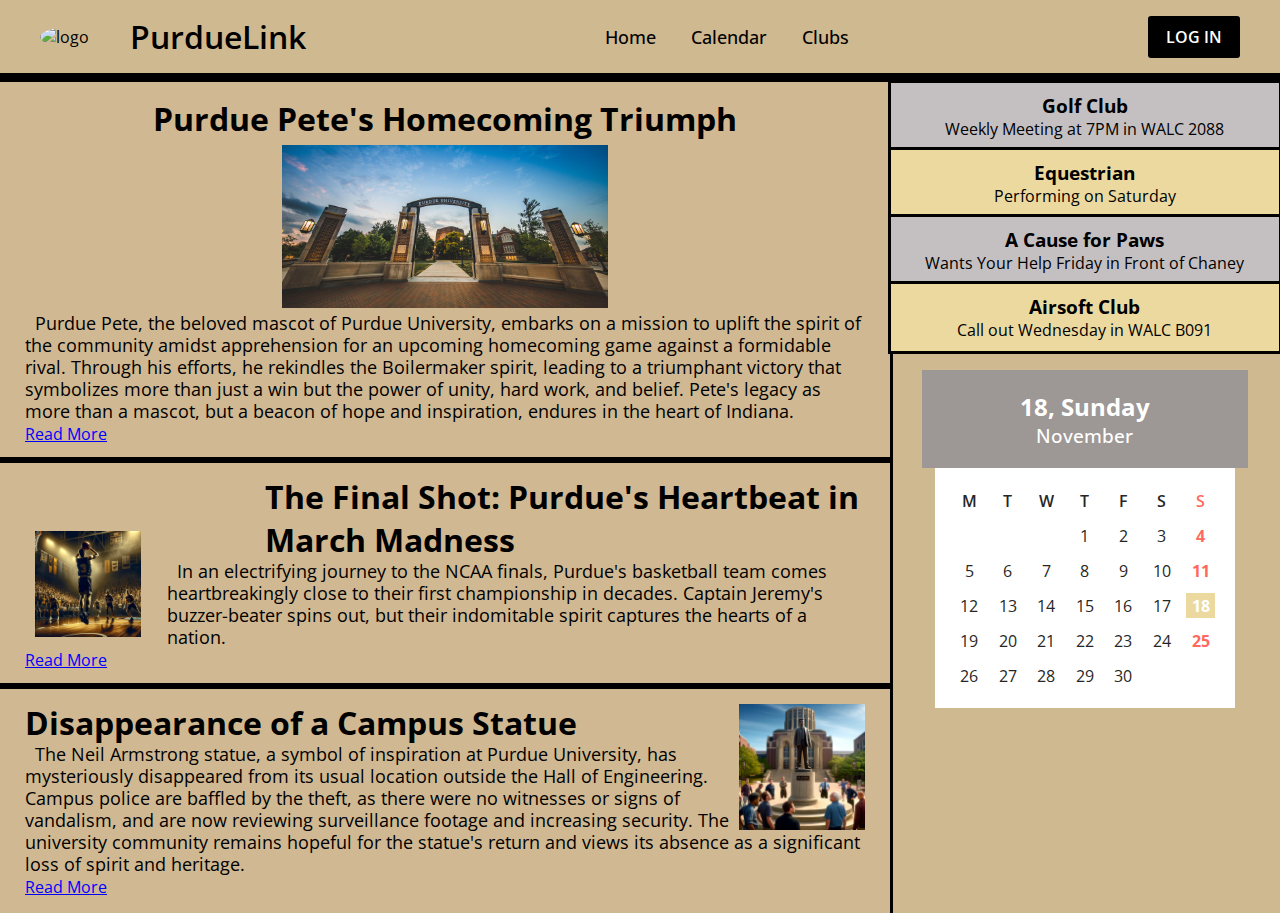
==== index.html @ 873c171e "Add files via upload" ====
<!DOCTYPE html>
<html lang="en">
<head>
    <meta charset="UTF-8">
    <meta name="viewport" content="width=device-width, initial-scale=1.0">
    <title>Project</title>
    <link rel="stylesheet" href="https://fonts.googleapis.com/css2?family=Material+Symbols+Rounded:opsz,wght,FILL,GRAD@48,400,0,0">
    <link rel="stylesheet" href="css/style.css">
    <script src="script.js" defer></script>
</head>
<body>
    <header>
        <nav class="navbar">
            <span class="hamburger-btn material-symbols-rounded">menu</span>
            <a href="index.html" class="logo">
                <img src="images/PurdueLogo.png" alt="logo">
                <h2>PurdueLink</h2>
            </a>
            <ul class="links">
                <span class="close-btn material-symbols-rounded">close</span>
                <li><a href="index.html">Home</a></li>
                <li><a href="calendar.html">Calendar</a></li>
                <li><a href="clubs1.html">Clubs</a></li>
            </ul>
            <button class="login-btn">LOG IN</button>
  
        </nav>
    </header>

    <div class="blur-bg-overlay"></div>
    <div class="navbar-bar"></div>
    <div class="form-popup">
        <span class="close-btn material-symbols-rounded">close</span>
        <div class="form-box login">
            <div class="form-details">
                <h2>Welcome Back</h2>
                <p>Please log in using your personal information to stay connected with us.</p>
            </div>
            <div class="form-content">
                <h2>LOGIN</h2>
                <form action="#">
                    <div class="input-field">
                        <input type="text" required>
                        <label>Email</label>
                    </div>
                    <div class="input-field">
                        <input type="password" required>
                        <label>Password</label>
                    </div>
                    <a href="#" class="forgot-pass-link">Forgot password?</a>
                    <button type="submit">Log In</button>
                </form>
                <div class="bottom-link">
                    Don't have an account?
                    <a href="#" id="signup-link">Signup</a>
                </div>
            </div>
        </div>
        <div class="form-box signup">
            <div class="form-details">
                <h2>Create Account</h2>
                <p>To become a part of our community, please sign up using your personal information.</p>
            </div>
            <div class="form-content">
                <h2>SIGNUP</h2>
                <form action="#">
                    <div class="input-field">
                        <input type="text" required>
                        <label>Enter your email</label>
                    </div>
                    <div class="input-field">
                        <input type="password" required>
                        <label>Create password</label>
                    </div>
                    <div class="policy-text">
                        <input type="checkbox" id="policy">
                        <label for="policy">
                            I agree the
                            <a href="#" class="option">Terms & Conditions</a>
                        </label>
                    </div>
                    <button type="submit">Sign Up</button>
                </form>
                <div class="bottom-link">
                    Already have an account? 
                    <a href="#" id="login-link">Login</a>
                </div>
            </div>
        </div>

    </div>
    <div class="sides">
        <div class="left">
            <div class="news">
            <div class="article1">
                <h1 class ="news-title">Purdue Pete's Homecoming Triumph</h1>
                <img class = "article1-img" src = "Images/WideScreenPhoto.jpeg" alt="Purdue Pete"> 
                <a class = "news-stuff">Purdue Pete, the beloved mascot of Purdue University, embarks on a mission to uplift the spirit of the community amidst apprehension for an upcoming homecoming game against a formidable rival. Through his efforts, he rekindles the Boilermaker spirit, leading to a triumphant victory that symbolizes more than just a win but the power of unity, hard work, and belief. Pete's legacy as more than a mascot, but a beacon of hope and inspiration, endures in the heart of Indiana.</a>
                <br>
                <a href = "Article1.html" class = "read-more-link"> Read More</a>
                
            </div>

            <div class="article2">
                <h1 class ="news-title2">The Final Shot: Purdue's Heartbeat in March Madness</h1>
                <img class = "article2-img" src = "Images/article2photo.webp" alt="Purdue Pete"> 
                <a class = "news2-stuff">
                    In an electrifying journey to the NCAA finals, Purdue's basketball team comes heartbreakingly close to their first championship in decades. Captain Jeremy's buzzer-beater spins out, but their indomitable spirit captures the hearts of a nation.</a>
                <br>
                <a href = "Article2.html" class = "read-more-link2"> Read More</a>
            </div>

            <div class="article3">
                <h1 class ="news-title3">Disappearance of a Campus Statue</h1>
                <img class = "article3-img" src = "Images/article3photo.webp" alt="Purdue Pete"> 
                <a class = "news3-stuff">The Neil Armstrong statue, a symbol of inspiration at Purdue University, has mysteriously disappeared from its usual location outside the Hall of Engineering. Campus police are baffled by the theft, as there were no witnesses or signs of vandalism, and are now reviewing surveillance footage and increasing security. The university community remains hopeful for the statue's return and views its absence as a significant loss of spirit and heritage.</a>
                <br>
                <a href = "Article3.html" class = "read-more-link3"> Read More</a>
            </div>  
            </div>
        </div>
        <div class="right">
            
            <div class="club-stuff">
                <div class="club1">
                    <div class="club-title"><h3>Golf Club</h3></div>
                        <div class="club-info">Weekly Meeting at 7PM in WALC 2088</div>
                </div>
                <div class="club2">
                    <div class="club-title"><h3>Equestrian</h3></div>
                        <div class="club-info">Performing on Saturday</div>
                </div>
                <div class="club3">                    
                    <div class="club-title"><h3>A Cause for Paws</h2></div>
                        <div class="club-info">Wants Your Help Friday in Front of Chaney</div>
                    </div>
                <div class="club4">
                    <div class="club-title"><h3>Airsoft Club</h3></div>
                        <div class="club-info">Call out Wednesday in WALC B091</div>
                </div>
            </div>
        
        
            <div class="calendar__bigstuff">
                <h2>18, Sunday</h2>
                <h3>November</h3>
              </div>
            <div class="calendar">
                <div class="calendar__date">
                  <div class="calendar__day">M</div>
                  <div class="calendar__day">T</div>
                  <div class="calendar__day">W</div>
                  <div class="calendar__day">T</div>
                  <div class="calendar__day">F</div>
                  <div class="calendar__day">S</div>
                  <div class="calendar__day">S</div>
                  <div class="calendar__number"></div>
                  <div class="calendar__number"></div>
                  <div class="calendar__number"></div>
                  <div class="calendar__number">1</div>
                  <div class="calendar__number">2</div>
                  <div class="calendar__number">3</div>
                  <div class="calendar__number">4</div>
                  <div class="calendar__number">5</div>
                  <div class="calendar__number">6</div>
                  <div class="calendar__number">7</div>
                  <div class="calendar__number">8</div>
                  <div class="calendar__number">9</div>
                  <div class="calendar__number">10</div>
                  <div class="calendar__number">11</div>
                  <div class="calendar__number">12</div>
                  <div class="calendar__number">13</div>
                  <div class="calendar__number">14</div>
                  <div class="calendar__number">15</div>
                  <div class="calendar__number">16</div>
                  <div class="calendar__number">17</div>
                  <div class="calendar__number calendar__number--current">18</div>
                  <div class="calendar__number">19</div>
                  <div class="calendar__number">20</div>
                  <div class="calendar__number">21</div>
                  <div class="calendar__number">22</div>
                  <div class="calendar__number">23</div>
                  <div class="calendar__number">24</div>
                  <div class="calendar__number">25</div>
                  <div class="calendar__number">26</div>
                  <div class="calendar__number">27</div>
                  <div class="calendar__number">28</div>
                  <div class="calendar__number">29</div>
                  <div class="calendar__number">30</div>
                </div>
              </div>
        </div>
        </div>
    </div>
</body>
</html>



<!--
    Need to make Clubs Page, Questions Page
        Questions/Club Pages should have a search bar
            Dump lots of club info into that area
    Make server stuff 
    Add PHP for the login button 
    Maybe make it so it recognizes who logs in and slap a "Hello Bill" sign after login/signup
-->
---- css/style.css ----
/* Importing Google font - Open Sans */
@import url("https://fonts.googleapis.com/css2?family=Open+Sans:wght@400;500;600;700&display=swap");

* {
    margin: 0;
    padding: 0;
    box-sizing: border-box;
    font-family: "Open Sans", sans-serif;
}

body {
    height: 100vh;
    width: 100%;
    background-color: #cfb991;
}

header {
    width: 100%;
    top: 0;
    left: 0;
    z-index: 10;
    padding: 0 10px;
}

.navbar {
    display: flex;
    padding: 15px 0;
    align-items: center;
    max-width: 1200px;
    margin: 0 auto;
    justify-content: space-between;

}


.navbar-bar{ 
    width:100%;
    height: 1%;
    background-color: #000;
}


.navbar .hamburger-btn {
    display: none;
    color: #fff;
    cursor: pointer;
    font-size: 1.5rem;
}

.navbar .logo {
    gap: 10px;
    display: flex;
    align-items: center;
    text-decoration: none;
    color:black;
}

.navbar .logo img {
    width: 80px;
    border-radius: 50%;
}

.navbar .logo h2 {
    color: black;
    font-weight: 600;
    font-size: 2rem;
}

.navbar .links {
    display: flex;
    gap: 35px;
    list-style: none;
    align-items: center;
}

.navbar .links .close-btn {
    position: absolute;
    right: 20px;
    top: 20px;
    display: none;
    color: #000;
    cursor: pointer;
}

.navbar .links a {
    color: black;
    font-size: 1.1rem;
    font-weight: 500;
    text-decoration: none;
    transition: 0.1s ease;
}

.navbar .links a:hover {
    color: white;
}

.navbar .login-btn {
    border: none;
    outline: none;
    background: black;
    color: white;
    font-size: 1rem;
    font-weight: 600;
    padding: 10px 18px;
    border-radius: 3px;
    cursor: pointer;
    transition: 0.15s ease;
}

.navbar .login-btn:hover {
    background: #9d9795;
}

.form-popup {
    position: fixed;
    top: 50%;
    left: 50%;
    z-index: 10;
    width: 100%;
    opacity: 0;
    pointer-events: none;
    max-width: 720px;
    background: #fff;
    border: 2px solid #fff;
    transform: translate(-50%, -70%);
}

.show-popup .form-popup {
    opacity: 1;
    pointer-events: auto;
    transform: translate(-50%, -50%);
    transition: transform 0.3s ease, opacity 0.1s;
}

.form-popup .close-btn {
    position: absolute;
    top: 12px;
    right: 12px;
    color: #878484;
    cursor: pointer;
}

.blur-bg-overlay {
    position: fixed;
    top: 0;
    left: 0;
    z-index: 10;
    height: 100%;
    width: 100%;
    opacity: 0;
    pointer-events: none;
    backdrop-filter: blur(5px);
    -webkit-backdrop-filter: blur(5px);
    transition: 0.1s ease;
}

.show-popup .blur-bg-overlay {
    opacity: 1;
    pointer-events: auto;
}

.form-popup .form-box {
    display: flex;
}

.form-box .form-details {
    width: 100%;
    color: #fff;
    max-width: 330px;
    text-align: center;
    display: flex;
    flex-direction: column;
    justify-content: center;
    align-items: center;
}

.login .form-details {
    padding: 0 40px;
    background-color: white;
    background-position: center;
    background-size: cover;
    color: black;
}

.signup .form-details {
    padding: 0 20px;
    background-color: white;
    background-position: center;
    background-size: cover;
    color: black;

}

.form-box .form-content {
    width: 100%;
    padding: 35px;
}

.form-box h2 {
    text-align: center;
    margin-bottom: 29px;
}

form .input-field {
    position: relative;
    height: 50px;
    width: 100%;
    margin-top: 20px;
}

.input-field input {
    height: 100%;
    width: 100%;
    background: none;
    outline: none;
    font-size: 0.95rem;
    padding: 0 15px;
    border: 1px solid #717171;
    border-radius: 3px;
}

.input-field input:focus {
    border: 1px solid #DDb945;
}

.input-field label {
    position: absolute;
    top: 50%;
    left: 15px;
    transform: translateY(-50%);
    color: #4a4646;
    pointer-events: none;
    transition: 0.2s ease;
}

.input-field input:is(:focus, :valid) {
    padding: 16px 15px 0;
}

.input-field input:is(:focus, :valid)~label {
    transform: translateY(-120%);
    color: #DDb945;
    font-size: 0.75rem;
}

.form-box a {
    color: black;
    text-decoration: underline;
}

.form-box a:hover {
    text-decoration: underline;
}

form :where(.forgot-pass-link, .policy-text) {
    display: inline-flex;
    margin-top: 13px;
    font-size: 0.95rem;
}

form button {
    width: 100%;
    color: #fff;
    border: none;
    outline: none;
    padding: 14px 0;
    font-size: 1rem;
    font-weight: 500;
    border-radius: 3px;
    cursor: pointer;
    margin: 25px 0;
    background: black;
    transition: 0.2s ease;
}

form button:hover {
    background: #DDb945;
}

.form-content .bottom-link {
    text-align: center;
}

.form-popup .signup,
.form-popup.show-signup .login {
    display: none;
}

.form-popup.show-signup .signup {
    display: flex;
}

.signup .policy-text {
    display: flex;
    margin-top: 14px;
    align-items: center;
}

.signup .policy-text input {
    width: 14px;
    height: 14px;
    margin-right: 7px;
}

@media (max-width: 950px) {
    .navbar :is(.hamburger-btn, .close-btn) {
        display: block;
    }

    .navbar {
        padding: 15px 0;
    }

    .navbar .logo img {
        display: none;
    }

    .navbar .logo h2 {
        font-size: 1.4rem;
    }

    .navbar .links {
        position: fixed;
        top: 0;
        z-index: 10;
        left: -100%;
        display: block;
        height: 100vh;
        width: 100%;
        padding-top: 60px;
        text-align: center;
        background: #fff;
        transition: 0.2s ease;
    }

    .navbar .links.show-menu {
        left: 0;
    }

    .navbar .links a {
        display: inline-flex;
        margin: 20px 0;
        font-size: 1.2rem;
        color: #000;
    }

    .navbar .links a:hover {
        color: #00BCD4;
    }

    .navbar .login-btn {
        font-size: 0.9rem;
        padding: 7px 10px;
    }
}

@media (max-width: 760px) {
    .form-popup {
        width: 95%;
    }

    .form-box .form-details {
        display: none;
    }

    .form-box .form-content {
        padding: 30px 20px;
    }
}

.sides{
    display:flex;
    flex-wrap: wrap;
}

.left, .right{
    flex-direction: column;
}

.left{ 
    flex: 69%;
    height: auto;
    background-color: #d0b892;
}

.right{
    display:flex;
    flex:30%;
    float:right;
    padding: 1px;
}

.article1 { 
    height: auto;
    padding: 15px 25px 15px 25px; 
    outline-style: solid;

}

.article2{ 
    height: auto;
    padding: 15px 25px 15px 25px; 
    outline-style: solid;


}

.article3{ 
    height: auto;
    padding: 15px 25px 15px 25px; 
    outline-style: solid;

}

.news-title{
    width: auto;
    text-align: center;
}

.news-title2{
    display: block;
    margin-left: 15rem;
}



.article1-img{ 
    max-width: 40%;
    max-height: 40%;
    display:block;
    margin-left: auto;
    margin-right:auto;
    padding: 5px 5px 5px 5px;
}


.article2-img{ 
    display:block;
    max-width: 15%;
    max-height: 15%;
    float: left;
    padding: 10px 10px 10px 10px;
    margin-top: -2.5rem;
    margin-right: 1rem;
}

.article3-img{ 
    max-width: 15%;
    max-height: 15%;
    float:right;
    margin-top: -2.5rem;
}

.news-stuff, .news2-stuff, .news3-stuff {
    line-height: 2px;
    padding: 10px 10px 10px 10px;
    font-size: 1.1rem;    
}


.read-more-link, .read-more-link2, .read-more-link3, a:link{
    color: blue;
}

.read-more-link, .read-more-link2, .read-more-link3, a:visited{
    color: purple;
}



.calendar {
position: relative;
width: 300px;
background-color: #fff;
box-sizing: border-box;
box-shadow: 0 5px 50px rgba(#000, 0.5);
overflow: hidden;
margin-right:auto;
margin-left:auto;
overflow: hidden;
}

.calendar__bigstuff {
text-align: center;
position: relative;
height:fit-content;
width:84%;
padding: 20px ;
color: #fff;
background: #9d9795;
text-shadow: 0 2px 2px rgba(#000, 0.2);
box-sizing: border-box;
margin-right:auto;
margin-left:auto;
margin-top: 5%;

h2 {
    margin: 0;
}

h3 {
    margin: 0;
    font-weight: 500;
}
}

.calendar__date {
padding: 20px;
display: grid;
grid-template-columns: repeat(auto-fit, minmax(25px, 1fr));
grid-gap: 10px;
box-sizing: border-box;
}

.calendar__day {
display: flex;
align-items: center;
justify-content: center;
height: 25px;
font-weight: 600;
color: #262626;

&:nth-child(7) {
    color: #ff685d;
}
}

.calendar__number {
display: flex;
align-items: center;
justify-content: center;
height: 25px;
color: #262626;
}
.calendar__number:nth-child(7n) {
    color: #ff685d;
    font-weight: 700;
}

.calendar__number--current{
    background-color: #ebd99f;
    color: #fff !important;
    font-weight: 700;
    cursor: pointer;
}

.calendar__number:hover{
    background-color:#ebd99f;
    cursor:pointer;
}


.club-stuff{
    display: flex;
    flex-direction: column;
    text-align: center;
    outline: 10px;
}

.club1, .club2, .club3, .club4{ 
    padding: 10px 10px;
    outline-style:solid;
}

.club1, .club3{
    background-color: #c4bfc0;
}

.club2, .club4{
    background-color:#ebd99f;
}
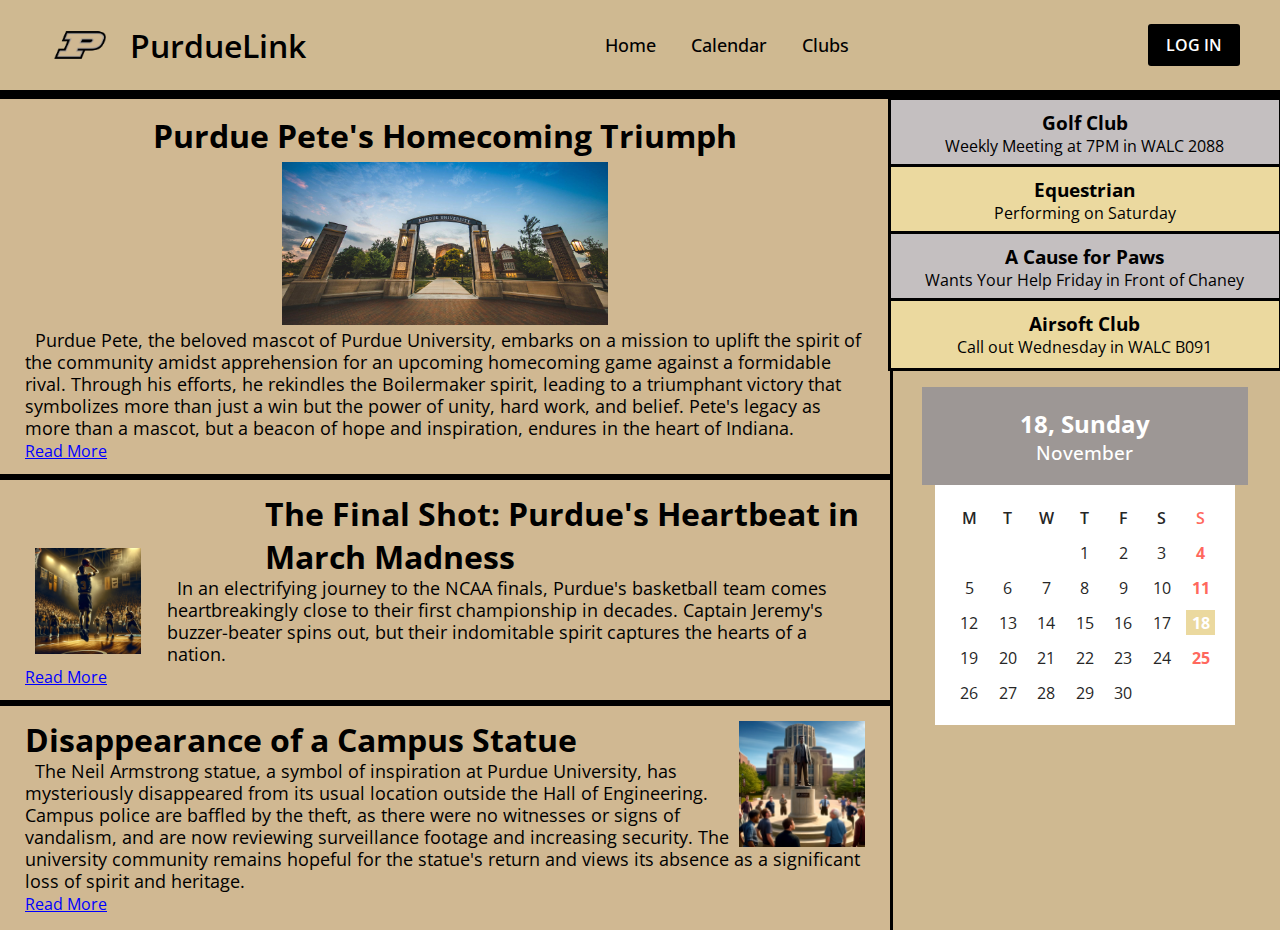
==== commit f66a4445: "Update index.html" ====
--- a/index.html
+++ b/index.html
@@ -13,7 +13,7 @@
         <nav class="navbar">
             <span class="hamburger-btn material-symbols-rounded">menu</span>
             <a href="index.html" class="logo">
-                <img src="images/PurdueLogo.png" alt="logo">
+                <img src="Images/PurdueLogo.png" alt="logo">
                 <h2>PurdueLink</h2>
             </a>
             <ul class="links">
@@ -204,4 +204,4 @@
     Make server stuff 
     Add PHP for the login button 
     Maybe make it so it recognizes who logs in and slap a "Hello Bill" sign after login/signup
--->+-->
